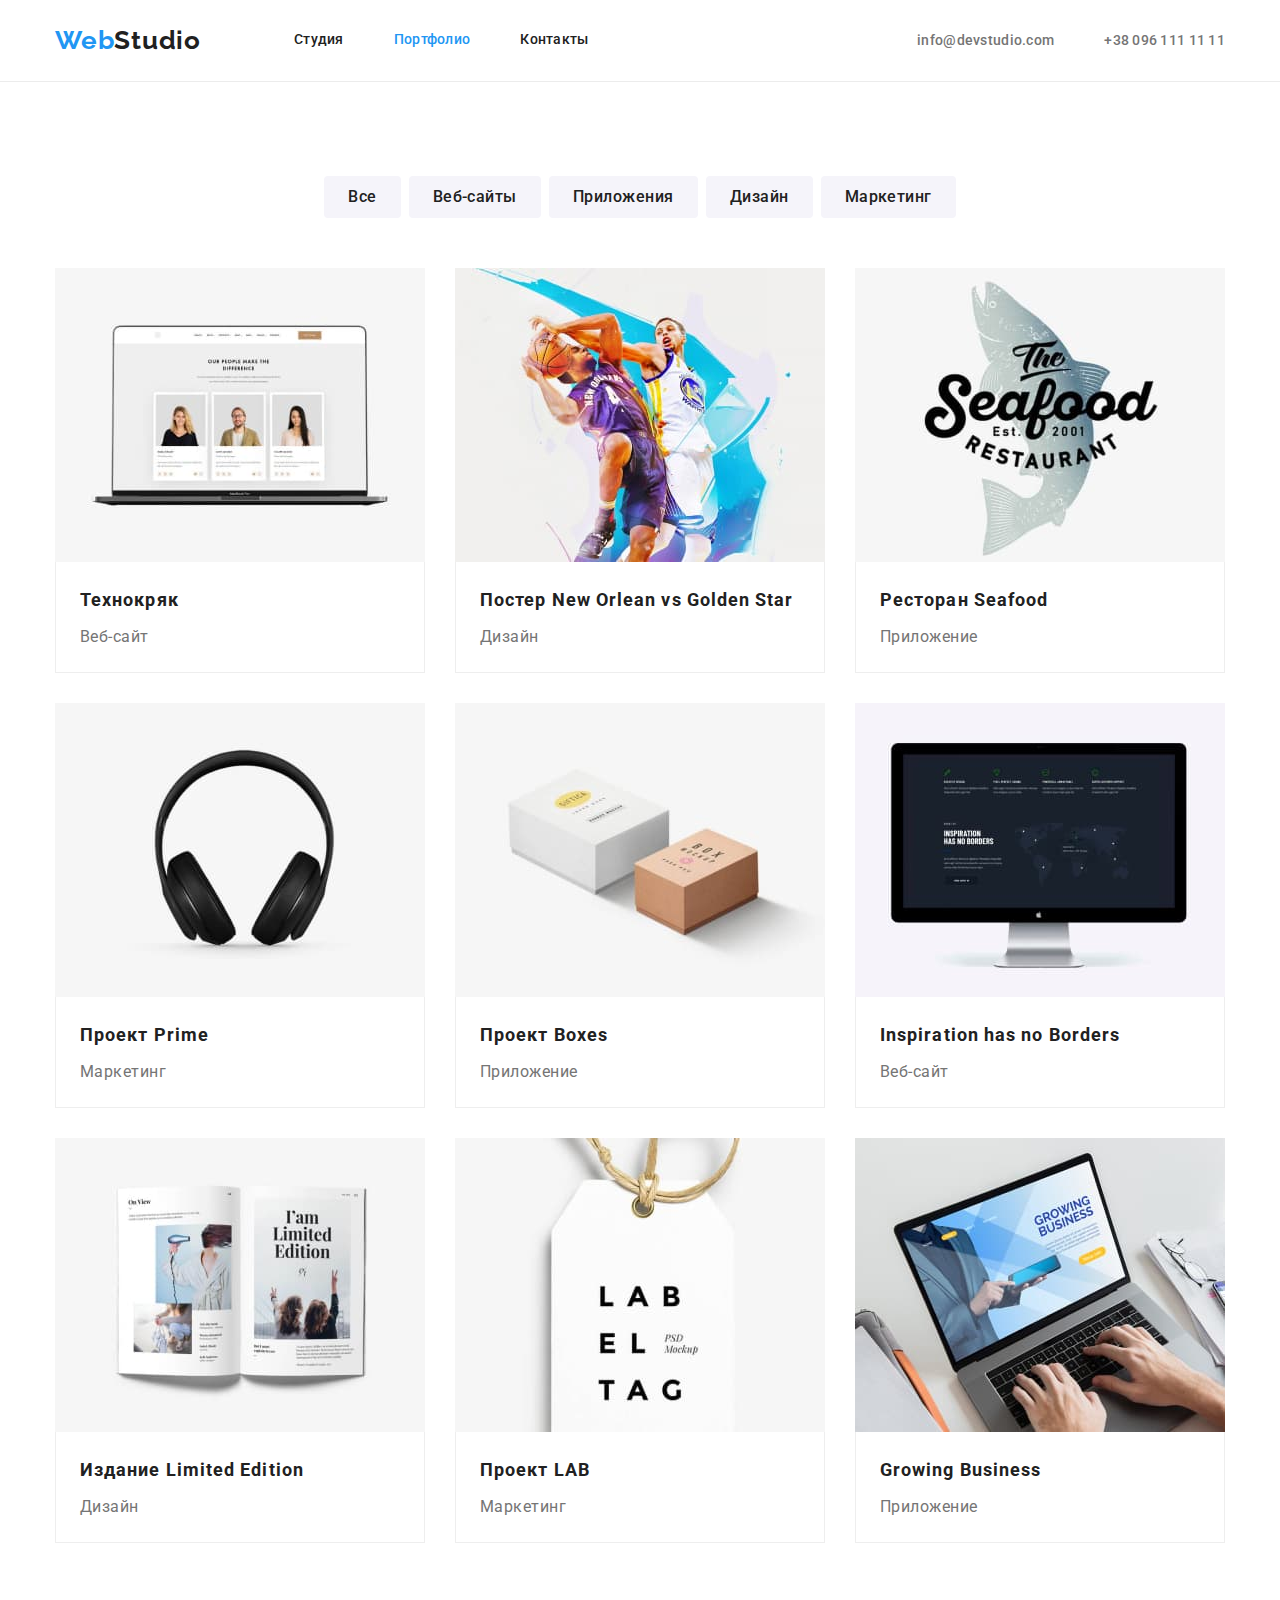
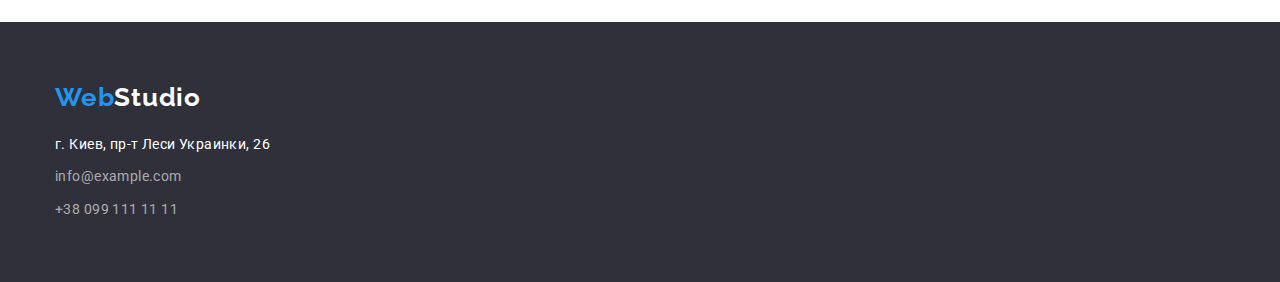
==== portfolio.html @ 5cc4d7dd "start" ====
<!DOCTYPE html>
<html lang="ru">
<head>
    <meta charset="UTF-8">
    <meta http-equiv="X-UA-Compatible" content="IE=edge">
    <meta name="viewport" content="width=device-width, initial-scale=1.0">
    <link rel="preconnect" href="https://fonts.googleapis.com">
    <link rel="preconnect" href="https://fonts.gstatic.com" crossorigin>
    <link href="https://fonts.googleapis.com/css2?family=Roboto:wght@400;500;700;900&display=swap" rel="stylesheet">
    <link href="https://fonts.googleapis.com/css2?family=Raleway:wght@700&display=swap" rel="stylesheet">
    <title>Портфолио</title>
    <link rel="stylesheet" href="./css/styles.css">
    <link rel="stylesheet" href="./css/normalize.css">
</head>
<body>
    <header class="header">
        <div class="container">
    <nav class="header-nav">
        <a href="" class="link"> <span class="logo-web logo">Web</span><span class="logo-studio logo">Studio</span></a>
        <ul class="header-list list">
            <li class="header-item"><a href="./index.html" rel="noopener noreferrer nofollow" class="header-link link">Студия</a></li>
            <li class="header-item"><a href="" rel="" class="header-link-page link">Портфолио </a></li>
            <li class="header-item"><a href="" class="header-link link">Контакты </a></li>
        </ul>
    </nav>
    <div class="header-connect">
    <ul class="header-contact-list list">
        <li><a href="mailto:info@devstudio.com" class="header-tel link">info@devstudio.com</a></li>
        <li><a href="tel:+380961111111" class="header-mail link">+38 096 111 11 11</a></li>
    </ul>
    </div>
    </div>
    </header>
<main>
<section class="section-portfolio">
    <div class="container">
    <ul class="main-list-btn list">
    <li class="main-item-btn"><button type="button" class="main-btn">Все</button></li>
    <li class="main-item-btn"><button type="button" class="main-btn">Веб-сайты</button></li>
    <li class="main-item-btn"><button type="button" class="main-btn">Приложения</button></li>
    <li class="main-item-btn"><button type="button" class="main-btn">Дизайн</button></li>
    <li class="main-item-btn"><button type="button" class="main-btn">Маркетинг</button></li>
    </ul>
    </div>
    <div class="container">
    <ul class="main-list list">
        <li class="main-item">
            <img src="./img/main-img1.jpg" alt="macbook" width="370" height="294">
            <div class="cards-text">
            <p class="main-item-text">Технокряк</p>
            <p class="main-item-subtext">Веб-сайт</p>
            </div>
        </li>
        <li class="main-item">
            <img src="./img/main-img2.jpg" alt="basketball" width="370" height="294">
            <div class="cards-text">
            <p class="main-item-text">Постер New Orlean vs Golden Star</p>
            <p class="main-item-subtext">Дизайн</p>
        </div>
        </li>
        <li class="main-item">
            <img src="./img/main-img3.jpg" alt="seafood" width="370" height="294">
            <div class="cards-text">
            <p class="main-item-text">Ресторан Seafood</p>
            <p class="main-item-subtext">Приложение</p>
        </div>
        </li>
        <li class="main-item">
            <img src="./img/main-img4.jpg" alt="headphones" width="370" height="294">
            <div class="cards-text">
            <p class="main-item-text">Проект Prime</p>
            <p class="main-item-subtext">Маркетинг</p>
        </div>
        </li>
        <li class="main-item">
            <img src="./img/main-img5.jpg" alt="boxes" width="370" height="294">
            <div class="cards-text">
            <p class="main-item-text">Проект Boxes</p>
            <p class="main-item-subtext">Приложение</p>
        </div>
        </li>
        <li class="main-item">
            <img src="./img/main-img6.jpg" alt="macpc" width="370" height="294">
            <div class="cards-text">
            <p class="main-item-text" lang="en">Inspiration has no Borders</p>
            <p class="main-item-subtext">Веб-сайт</p>
        </div>
        </li>
        <li class="main-item">
            <img src="./img/main-img7.jpg" alt="books" width="370" height="294">
            <div class="cards-text">
            <p class="main-item-text">Издание Limited Edition</p>
            <p class="main-item-subtext">Дизайн</p>
        </div>
        </li>
        <li class="main-item">
            <img src="./img/main-img8.jpg" alt="tag" width="370" height="294">
            <div class="cards-text">
            <p class="main-item-text">Проект LAB</p>
            <p class="main-item-subtext">Маркетинг</p>
        </div>
        </li>
        <li class="main-item">
            <img src="./img/main-img9.jpg" alt="workprocces" width="370" height="294">
            <div class="cards-text">
            <p class="main-item-text" lang="en">Growing Business</p>
            <p class="main-item-subtext">Приложение</p>
        </div>
        </li>
    </ul>
    </div>
</section>
</main>
<footer class="footer">
    <section class="section-footer">
    <div class="container flex-footer">
    <a href="" class="logo-footer link"> <span class="logo-web">Web</span><span class="logo-studio-footer">Studio</span></a>
    <address role="author" class="footer-address">г. Киев, пр-т Леси Украинки, 26</address>
    <ul class="footer-list list">
        <li class="footer-item"><a href="mailto:info@example.com" class="footer-tel link">info@example.com</a></li>
        <li class="footer-item"><a href="tel:+380991111111" class="footer-mail link">+38 099 111 11 11</a></li>
    </ul>
    </div>
</section>
</footer>
</body>
</html>
---- css/styles.css ----
html, body {
    margin:0;
    padding:0;
    box-sizing: border-box;
    }

:root {
    --main_color: #212121;
    --contacts-color: #757575;
    --header-title-color: #ffffff;
    --main-btn-color: #ffffff;
    --accent-color: #2196F3;
    --portfolio-btn: #F5F4FA;
    --typical-margin: 30px;
    --header-margin: 50px;
}
/* Студия */
body {
    font-family: 'Roboto', sans-serif;
    color: var(--main_color);
    background: #ffffff;
}
.container {
    width: 1170px;
    padding-left: 15px;
    padding-right: 15px;
    margin: 0 auto;
}

p,
h1,
h2,
h3,
h4,
h5,
h6 {
  margin: 0;
}

ul {
  margin: 0;
  padding-left: 0;
}
.link {
    text-decoration: none;
}
.list{
    list-style: none;
    margin: 0;
    padding: 0;
}

.section {
    padding-top: 94px;
    padding-bottom: 94px;
}

.section-portfolio {
    padding-top: 94px;
    padding-bottom: 94px;
}

.section-footer {
    padding-bottom: 60px;
    padding-top: 60px;
}

.section-benefits {
    padding-top: 94px;
}

img {
	display: block;
	max-width: 100%;
	height: auto;
}

/*---------------- HEADER------------------ */

.header{
    background-color: white;
    padding-top: 25px;
    padding-bottom: 25px;
    border-bottom: 1px solid #ECECEC;
}

.header .container{
display: flex;
align-items: center;
}

.header-nav {
    display: flex;
    align-items: center;
}

.header-link {
    color: var(--main_color);
}
.header-link-page{
    color: var(--accent-color);
}
.header-link-studio-page{
    color: var(--accent-color);
}
.header-link:hover, .header-link:focus {
color: var(--accent-color);
}

.header-connect {
    margin-left: auto;
}

.header-contact-list {
    display: flex;
}

.header-tel, .header-mail{
    font-weight: 500;
    font-size: 14px;
    line-height: 1.14;
    letter-spacing: 0.02em;
    color: var(--contacts-color);
}

.header-tel {
    margin-right: var(--header-margin);
}

.header-tel:hover,.header-tel:focus, 
.header-mail:hover, .header-mail:focus{
    color: var(--accent-color);
}

.header-list {
    display: flex;
}

.header-item {
font-weight: 500;
font-size: 14px;
line-height: 1.14;
letter-spacing: 0.02em;
}

.header-item:not(:last-child) {
    margin-right: var(--header-margin);
}

/*------------- HERO ----------------*/

.hero {
	background-color: #2f303a;
	text-align: center;
	padding-top: 200px;
	padding-bottom: 200px;
    background-image: linear-gradient(
        rgba(47, 48, 58, 0.4),
        rgba(47, 48, 58, 0.4)
      ),
      url(../img/hero-content-img.jpg);
    background-repeat: no-repeat;
    background-position: center;
    background-size: cover;
    padding: 270px 100px 200px 100px;
    flex-grow: 1;
}
.container{
    display: flex;
    }

.hero-content{
    text-align: center;
    flex-grow: 1;
  }

.hero-title{
margin-top: 0;
margin-right: auto;
margin-left: auto;
font-weight: 900;
font-size: 44px;
line-height: 1.36;
letter-spacing: 0.06em;
text-transform: uppercase;
color: var(--header-title-color);
margin-bottom: var(--typical-margin);
}

.hero-title{
    max-width: 700px;
}

.hero-btn {
cursor: pointer;
background-color: var(--accent-color);
box-shadow: 0px 4px 4px rgba(0, 0, 0, 0.15);
border: 0px;
border-radius: 4px;
min-width: 200px;
height: 50px;
font-weight: 700;
font-size: 16px;
line-height: 1.87;
letter-spacing: 0.06em;
color: var(--main-btn-color);
}

/* ---------------------BENEFITS-------------------------- */

.flex-benefits  {
    display: flex;
    justify-content: center;
    align-items: center;
}

.benefits-list {
    display: flex;
}

.benefits-item:not(:last-child){
    margin-right: var(--typical-margin);
    
}

.benefits-sledding-item{
    max-width: 260px;
}

.benefits-sledding {
font-weight: 700;
font-size: 14px;
line-height: 1.14;
letter-spacing: 0.03em;
text-transform: uppercase;
color: var(--main_color);
}

.benefits-sledding {
margin-bottom: 10px;
}

.benefits-sledding-item{
font-size: 14px;
line-height: 1.71;
letter-spacing: 0.03em;
color: var(--contacts-color);
}

/* ----------------------ABOUT-------------------------------- */

.flex-about  {
    display: flex;
    justify-content: center;
    align-items: center;
    flex-direction: column;
}

.container{
display: flex;
}

.about-main-title{
font-weight: 700;
font-size: 36px;
line-height: 1.16;
text-align: center;
letter-spacing: 0.03em;
color: var(--main_color);
}

.about-list{
display: flex;
margin-top: var(--header-margin);
}

.about-item:not(:first-child){
    margin-left: var(--typical-margin);
}


/* -----------------TEAM---------------- */

.flex-team  {
display: flex;
justify-content: center;
align-items: center;
flex-direction: column;
background: #F5F4FA;
}

.team{
background-color: #F5F4FA;
}

.team-main-title{
font-weight: 700;
font-size: 36px;
line-height: 1.16;
text-align: center;
letter-spacing: 0.03em;
color: var(--main_color);
margin-bottom: var(--header-margin);
}

.team-list {
    display: flex;
}

.team-item:not(:last-child){
    margin-right: var(--typical-margin);
}

.team-item{
display: flex;
flex-direction: column;
align-items: center;
box-shadow: 0px 1px 3px rgba(0, 0, 0, 0.12), 0px 1px 1px rgba(0, 0, 0, 0.14), 0px 2px 1px rgba(0, 0, 0, 0.2);
border-radius: 0px 0px 4px 4px;
background: #ffffff; 
}

.team-text {
    padding-bottom: 30px;
    padding-top: 30px;
    text-align: center;
}

.team-item-name {
    margin-bottom: 10px;
}

.team-item-name {
font-weight: 500;
font-size: 16px;
line-height: 1.18;
letter-spacing: 0.03em;
color: var(--main_color);
}

.team-item-position{
font-weight: 400;
font-size: 16px;
line-height: 1.18;
letter-spacing: 0.03em;
color: var(--contacts-color);
margin-bottom: 16px;
}

.team-soc-icon {
fill: currentColor;
}

.team-soc-list {
display: flex;
}

.team-soc-item {
    width: 44px;
    height: 44px;
    margin-left: 10px;
}

.team-soc-item:first-child {
margin-left: 0;
}

.team-soc-link  {
display: flex;
align-items: center;
justify-content: center;
width: 100%;
height: 100%;
border-radius: 50%;
background-color: transparent;
}

.team-soc-link:hover {
background-color: var(--accent-color);
}

.team-icon:hover {
fill: #ffffff;
}

/*------------------------ Clients ---------------------------*/

.clients-main-title {
font-weight: 700;
font-size: 36px;
line-height: 1.16;
text-align: center;
letter-spacing: 0.03em;
color: var(--main_color);
margin-bottom: var(--header-margin);
}

.clients-soc-list {
    display: flex;
    align-items: center;
    justify-content: center;
}

.clients-soc-link {
    display: flex;
    align-items: center;
    justify-content: center;
    width: 100%;
    height: 100%;
    fill: #afb1b8;
    border: 1px solid #afb1b8;
    border-radius: 4px;
}

.clients-soc-link:hover, .clients-soc-link:focus { 
border-color: var(--accent-color);
}

.clients-soc-item {
    width: 170px;
    height: 92px;
    margin-left: 30px;
}

.clients-soc-item:first-child {
    margin-left: 0;
}

.clients-soc-icon {
    fill: #AFB1B8;
}

.clients-soc-icon {
    width: 170px;
    height: 92px;
}


/* -------------------FOOTER------------------- */

.flex-footer  {
    display: flex;
    justify-content: center;
    align-items: flex-start;
    flex-direction: column;
    }

.footer{
    background-color: #2F303A;
}

.logo-footer{
    margin-bottom: 20px;
}

.footer-address{
    margin-bottom: 9px;
}

.footer-address{
font-family: 'Roboto';
font-style: normal;
display: block;
font-weight: 400;
font-size: 14px;
line-height: 1.71;
letter-spacing: 0.03em;
text-decoration: none;
color: var(--header-title-color);
}
.logo-web{
font-family: 'Raleway';
font-weight: 700;
font-size: 26px;
line-height: 1.19;
letter-spacing: 0.03em;
color: var(--accent-color);
}
.logo-studio {
font-family: 'Raleway';
font-weight: 700;
font-size: 26px;
line-height: 1.19;
letter-spacing: 0.03em;
color: var(--main_color);
margin-right: 93px;
}
.logo-studio-footer{
    font-family: 'Raleway';
    font-weight: 700;
    font-size: 26px;
    line-height: 1.19;
    letter-spacing: 0.03em;
    color: var(--main-btn-color);   
}

.footer-item:not(:last-child) {
    margin-bottom: 9px;
}

.footer-tel, .footer-mail{
    font-size: 14px;
    line-height: 1.71;
    letter-spacing: 0.03em;
    color: rgba(255, 255, 255, 0.6);
}
.footer-tel:hover,.footer-tel:focus, 
.footer-mail:hover, .footer-mail:focus{
    color: var(--accent-color);
}
/* ---------------------------Портфолио----------------------------------- */

.main-item-btn:not(:last-child) {
margin-right: 8px;
}

.cards-text {
    border: 1px solid #eeeeee;
    border-top: none;
    padding: 20px 24px;
}

.main-list{
    display: flex;
    padding: 0;
    margin: 0;
    justify-content: center;
    flex-wrap: wrap;
    margin: -15px;
}
.main-item:nth-child(-n + 6) {
margin-bottom: var(--typical-margin);
}

.main-item:hover {
    box-shadow: 
    0px 1px 1px rgba(0, 0, 0, 0.12), 
    0px 4px 4px rgba(0, 0, 0, 0.06), 
    1px 4px 6px rgba(0, 0, 0, 0.16);
}

.main-item{
margin-right: 15px;
margin-left: 15px;
} 


.main-item-subtext {
    margin-top: 4px;
}

.main-btn {
padding: 6px 22px;
display: flex;
background-color: #F5F4FA;
font-family: inherit;
color: var(--primary-text-color);
font-weight: 500;
font-size: 16px;
line-height: 1.62;
text-align: center;
letter-spacing: 0.03em;
border-radius: 4px;
border-color: transparent;
cursor: pointer;
}

.main-list-btn {
    display: flex;
    justify-content: center;
    margin: 0 auto;
    margin-bottom: 65px;
}
.main-btn:hover{
box-shadow: 0px 3px 1px rgba(0, 0, 0, 0.1), 0px 1px 2px rgba(0, 0, 0, 0.08), 0px 2px 2px rgba(0, 0, 0, 0.12);
border-radius: 4px;
background-color: var(--accent-color);
color: var(--main-btn-color);
}
.main-item-text{
font-weight: 700;
font-size: 18px;
line-height: 2;
letter-spacing: 0.06em;
color: var(--main_color);
}
.main-item-subtext{
font-weight: 400;
font-size: 16px;
line-height: 1.87;
letter-spacing: 0.03em;
color: var(--contacts-color);
}
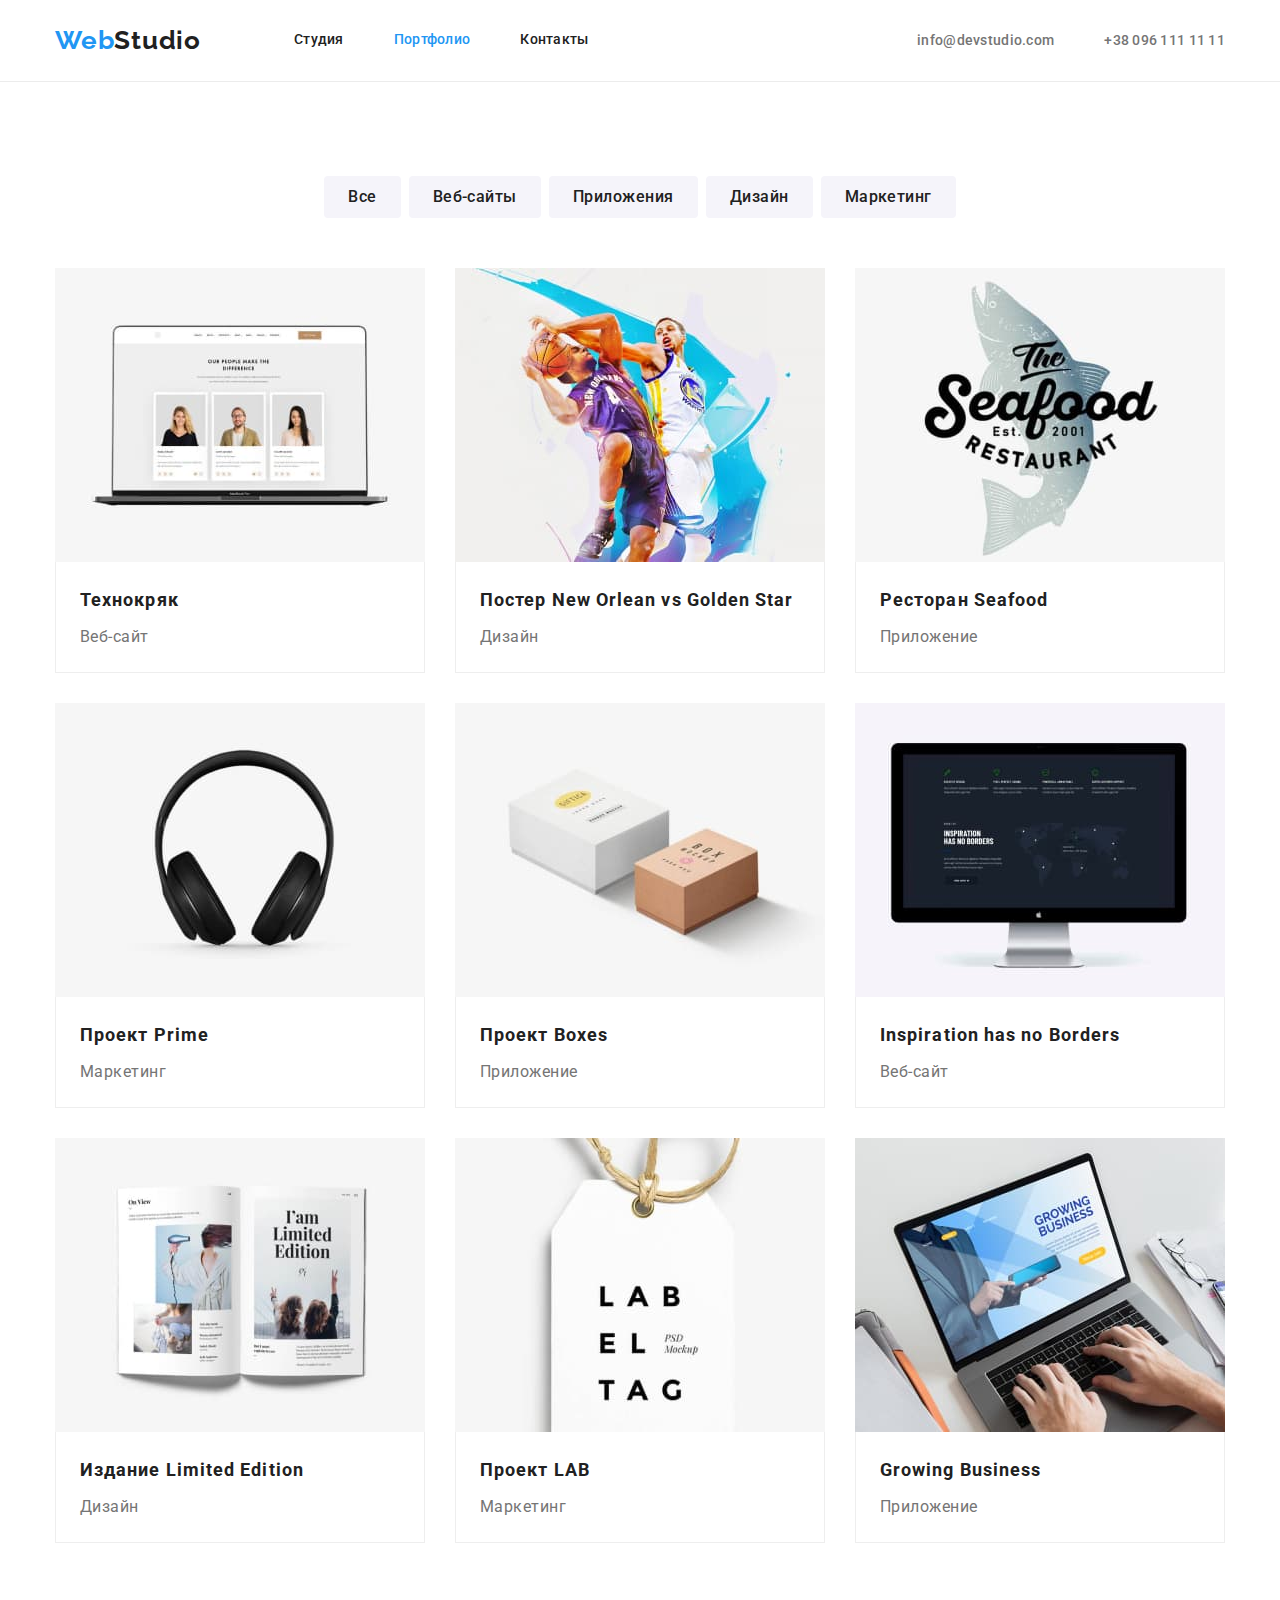
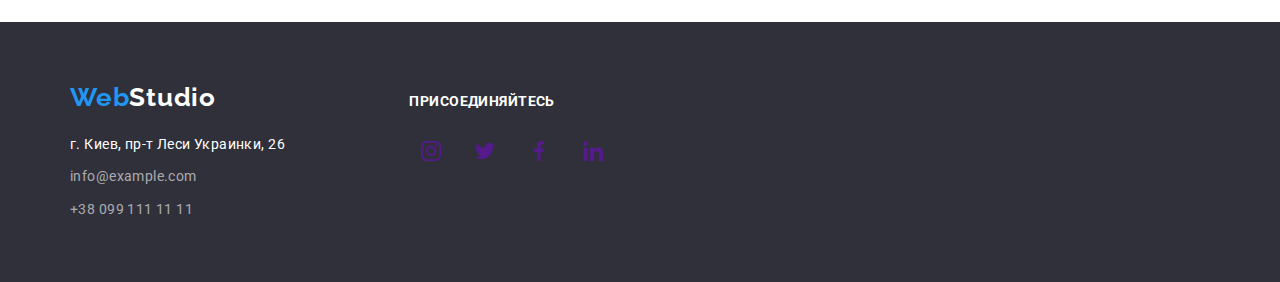
==== commit 43945636: "add icons" ====
--- a/portfolio.html
+++ b/portfolio.html
@@ -112,16 +112,48 @@
 </section>
 </main>
 <footer class="footer">
-    <section class="section-footer">
-    <div class="container flex-footer">
-    <a href="" class="logo-footer link"> <span class="logo-web">Web</span><span class="logo-studio-footer">Studio</span></a>
-    <address role="author" class="footer-address">г. Киев, пр-т Леси Украинки, 26</address>
-    <ul class="footer-list list">
-        <li class="footer-item"><a href="mailto:info@example.com" class="footer-tel link">info@example.com</a></li>
-        <li class="footer-item"><a href="tel:+380991111111" class="footer-mail link">+38 099 111 11 11</a></li>
-    </ul>
-    </div>
-</section>
-</footer>
+    <section class="section-footer container">
+    <div class="footer-blocks container">
+        <div class="footer-info container">
+        <a href="" class="logo-footer link"> <span class="logo-web">Web</span><span class="logo-studio-footer">Studio</span></a>
+        <address role="author" class="footer-address">г. Киев, пр-т Леси Украинки, 26</address>
+        <ul class="footer-list list">
+            <li class="footer-item"><a href="mailto:info@example.com" class="footer-tel link">info@example.com</a></li>
+            <li class="footer-item"><a href="tel:+380991111111" class="footer-mail link">+38 099 111 11 11</a></li>
+        </ul>
+        </div>
+        <div class="footer-connect-block container flex-footer">
+            <p class="footer-connect">присоединяйтесь</p>
+            <ul class="team-soc-list list">
+                <li class="team-soc-item">
+                    <a href="" class="team-soc-link link" rel="noopener noreferrer nofollow">
+                    <svg class="team-soc-icon" width="20" height="20">
+                      <use href="./img/icons.svg#icon-instagram"></use>  
+                    </svg>
+                    </a>
+                </li>
+                <li class="team-soc-item">
+                    <a href="" class="team-soc-link link" rel="noopener noreferrer nofollow">
+                        <svg class="team-soc-icon" width="20" height="20">
+                            <use href="./img/icons.svg#icon-twitter"></use>  
+                          </svg>
+                    </a></li>
+                <li class="team-soc-item">
+                    <a href="" class="team-soc-link link" rel="noopener noreferrer nofollow">
+                        <svg class="team-soc-icon" width="20" height="20">
+                            <use href="./img/icons.svg#icon-facebook"></use>  
+                          </svg>
+                    </a></li>
+                <li class="team-soc-item">
+                    <a href="" class="team-soc-link link" rel="noopener noreferrer nofollow">
+                        <svg class="team-soc-icon" width="20" height="20">
+                            <use href="./img/icons.svg#icon-linkedin"></use>  
+                          </svg>  
+                    </a></li>
+            </ul>
+        </div>
+        </div>
+    </section>
+    </footer>
 </body>
 </html>--- a/css/styles.css
+++ b/css/styles.css
@@ -115,6 +115,20 @@
     display: flex;
 }
 
+.header-icon-mail {
+    fill: #757575;
+    margin-right: 10px;
+    width: 16px;
+    height: 12px;
+}
+
+.header-icon-tel {
+    fill: #757575;
+    margin-right: 10px;
+    width: 10px;
+    height: 16px;
+}
+
 .header-tel, .header-mail{
     font-weight: 500;
     font-size: 14px;
@@ -131,6 +145,23 @@
 .header-mail:hover, .header-mail:focus{
     color: var(--accent-color);
 }
+
+.header-tel:hover .header-icon-tel {
+    fill: var(--accent-color);
+}
+
+.header-tel:focus .header-icon-tel {
+    fill: var(--accent-color);
+}
+
+.header-mail:hover .header-icon-mail {
+    fill: var(--accent-color);
+}
+
+.header-mail:focus .header-icon-mail {
+    fill: var(--accent-color);
+}
+
 
 .header-list {
     display: flex;
@@ -214,6 +245,39 @@
     align-items: center;
 }
 
+.benefits-list-icons {
+    display: flex;
+    align-items: center;
+    justify-content: center;
+}
+
+.benefits-item-icons {
+width: 270px;
+height: 120px;
+}
+
+.benefits-item-icons {
+margin-bottom: 30px;
+}
+
+.benefits-link-icons {
+    display: flex;
+    align-items: center;
+    justify-content: center;
+    width: 100%;
+    height: 100%;
+    background-color: #F5F4FA;;
+    border-radius: 4px;
+    width: 270px;
+    height: 120px;
+    margin-bottom: 30px;
+}
+
+.benefits-icon {
+width: 65.32px;
+height: 70px;
+}
+
 .benefits-list {
     display: flex;
 }
@@ -353,6 +417,7 @@
 
 .team-soc-list {
 display: flex;
+list-style: none;
 }
 
 .team-soc-item {
@@ -379,8 +444,8 @@
 background-color: var(--accent-color);
 }
 
-.team-icon:hover {
-fill: #ffffff;
+.team-soc-link:hover .team-soc-icon {
+fill: #FFFFFF;
 }
 
 /*------------------------ Clients ---------------------------*/
@@ -395,6 +460,11 @@
 margin-bottom: var(--header-margin);
 }
 
+.clients-maim-list {
+justify-content: center;
+align-items: center;
+}
+
 .clients-soc-list {
     display: flex;
     align-items: center;
@@ -407,7 +477,6 @@
     justify-content: center;
     width: 100%;
     height: 100%;
-    fill: #afb1b8;
     border: 1px solid #afb1b8;
     border-radius: 4px;
 }
@@ -419,35 +488,49 @@
 .clients-soc-item {
     width: 170px;
     height: 92px;
-    margin-left: 30px;
-}
-
-.clients-soc-item:first-child {
-    margin-left: 0;
+}
+
+.clients-soc-item:not(:last-child) {
+    margin-right: 30px;
 }
 
 .clients-soc-icon {
-    fill: #AFB1B8;
+    fill: currentColor;
 }
 
 .clients-soc-icon {
-    width: 170px;
-    height: 92px;
-}
-
+    width: 106px;
+    height: 60px;
+}
+
+.clients-soc-link:hover .clients-soc-icon {
+fill: var(--accent-color);
+}
 
 /* -------------------FOOTER------------------- */
 
+.footer .container {
+    display: flex;
+justify-content: center;
+align-items: baseline;
+}
+
 .flex-footer  {
-    display: flex;
-    justify-content: center;
-    align-items: flex-start;
+    justify-content: center;
+    align-items: baseline;
     flex-direction: column;
     }
 
+.footer-info {
+    flex-direction: column;
+    width: 350px;
+}
+
 .footer{
     background-color: #2F303A;
 }
+
+
 
 .logo-footer{
     margin-bottom: 20px;
@@ -508,6 +591,20 @@
 .footer-mail:hover, .footer-mail:focus{
     color: var(--accent-color);
 }
+
+.footer-connect-block {
+    margin-left: 70px;
+}
+
+.footer-connect {
+color: #ffffff;
+font-weight: 700;
+font-size: 14px;
+line-height: 16px;
+letter-spacing: 0.03em;
+text-transform: uppercase;
+margin-bottom: 20px;
+}
 /* ---------------------------Портфолио----------------------------------- */
 
 .main-item-btn:not(:last-child) {
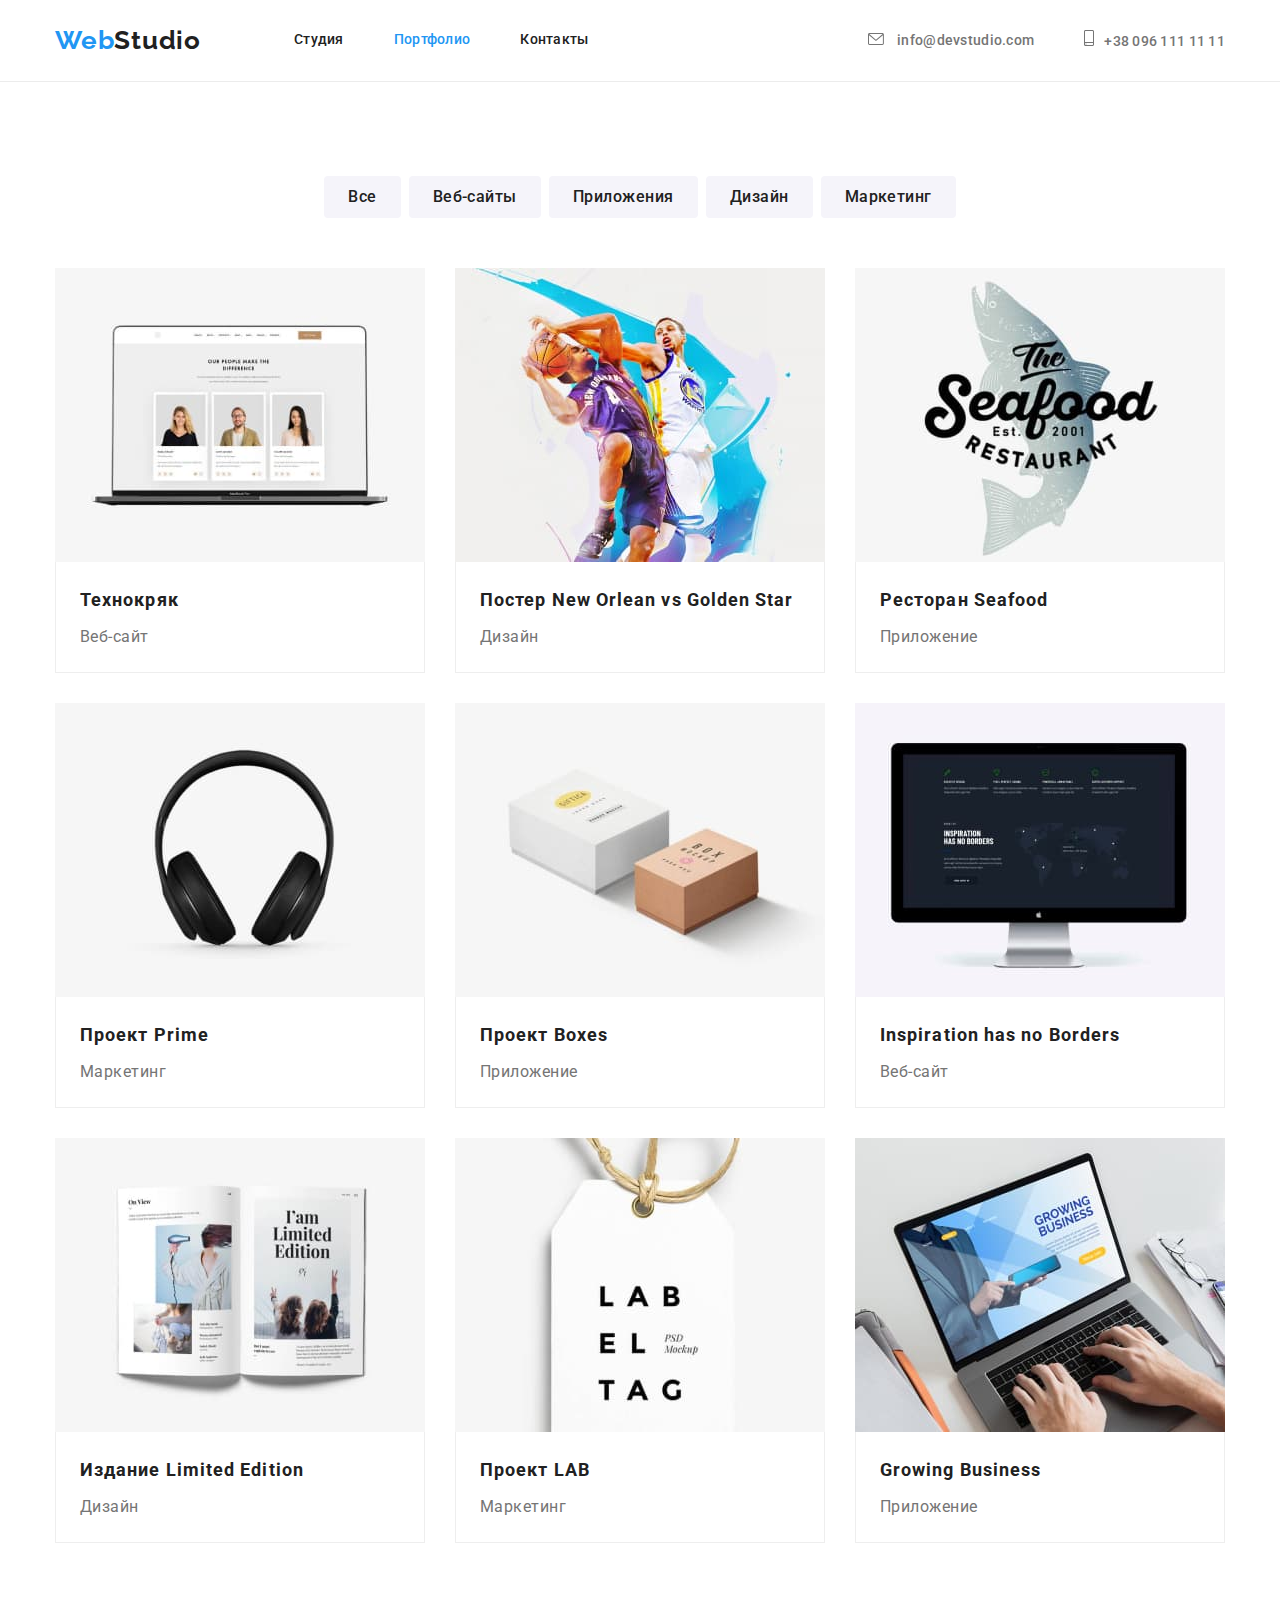
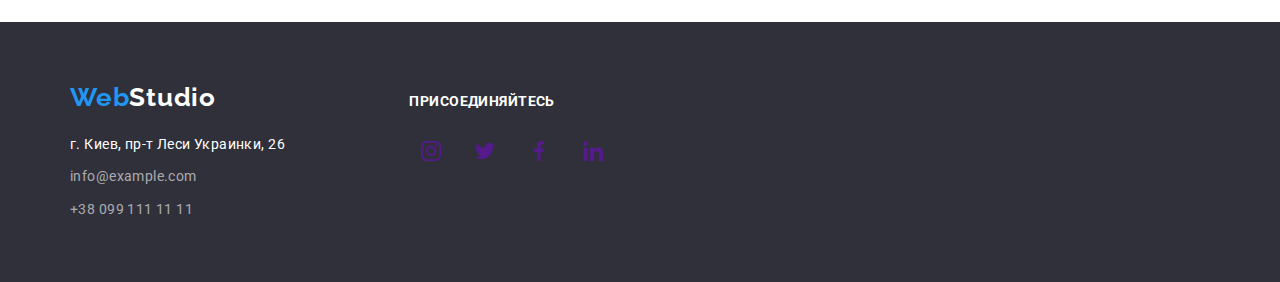
==== commit b784f729: "fix" ====
--- a/portfolio.html
+++ b/portfolio.html
@@ -24,10 +24,22 @@
         </ul>
     </nav>
     <div class="header-connect">
-    <ul class="header-contact-list list">
-        <li><a href="mailto:info@devstudio.com" class="header-tel link">info@devstudio.com</a></li>
-        <li><a href="tel:+380961111111" class="header-mail link">+38 096 111 11 11</a></li>
-    </ul>
+        <ul class="header-contact-list list">
+            <li>
+                <a href="mailto:info@devstudio.com" class="header-tel link">
+                    <svg class="header-icon-mail" width="16" height="12">
+                        <use href="./img/icons4.svg#icon-envelope"></use>
+                    </svg>
+                info@devstudio.com
+                </a>
+            </li>
+            <li>
+                <a href="tel:+380961111111" class="header-mail link">
+                    <svg class="header-icon-tel" width="10" height="16">
+                        <use href="./img/icons4.svg#icon-smartphone"></use>
+                    </svg>+38 096 111 11 11</a>
+            </li>
+        </ul>
     </div>
     </div>
     </header>
--- a/css/styles.css
+++ b/css/styles.css
@@ -113,6 +113,7 @@
 
 .header-contact-list {
     display: flex;
+    align-items: center;
 }
 
 .header-icon-mail {
@@ -161,8 +162,6 @@
 .header-mail:focus .header-icon-mail {
     fill: var(--accent-color);
 }
-
-
 .header-list {
     display: flex;
 }
@@ -477,6 +476,7 @@
     justify-content: center;
     width: 100%;
     height: 100%;
+    fill: #afb1b8;
     border: 1px solid #afb1b8;
     border-radius: 4px;
 }
@@ -499,11 +499,12 @@
 }
 
 .clients-soc-icon {
+    fill: #afb1b8;
     width: 106px;
     height: 60px;
 }
 
-.clients-soc-link:hover .clients-soc-icon {
+.clients-soc-link:hover .clients-soc-icon:hover {
 fill: var(--accent-color);
 }
 
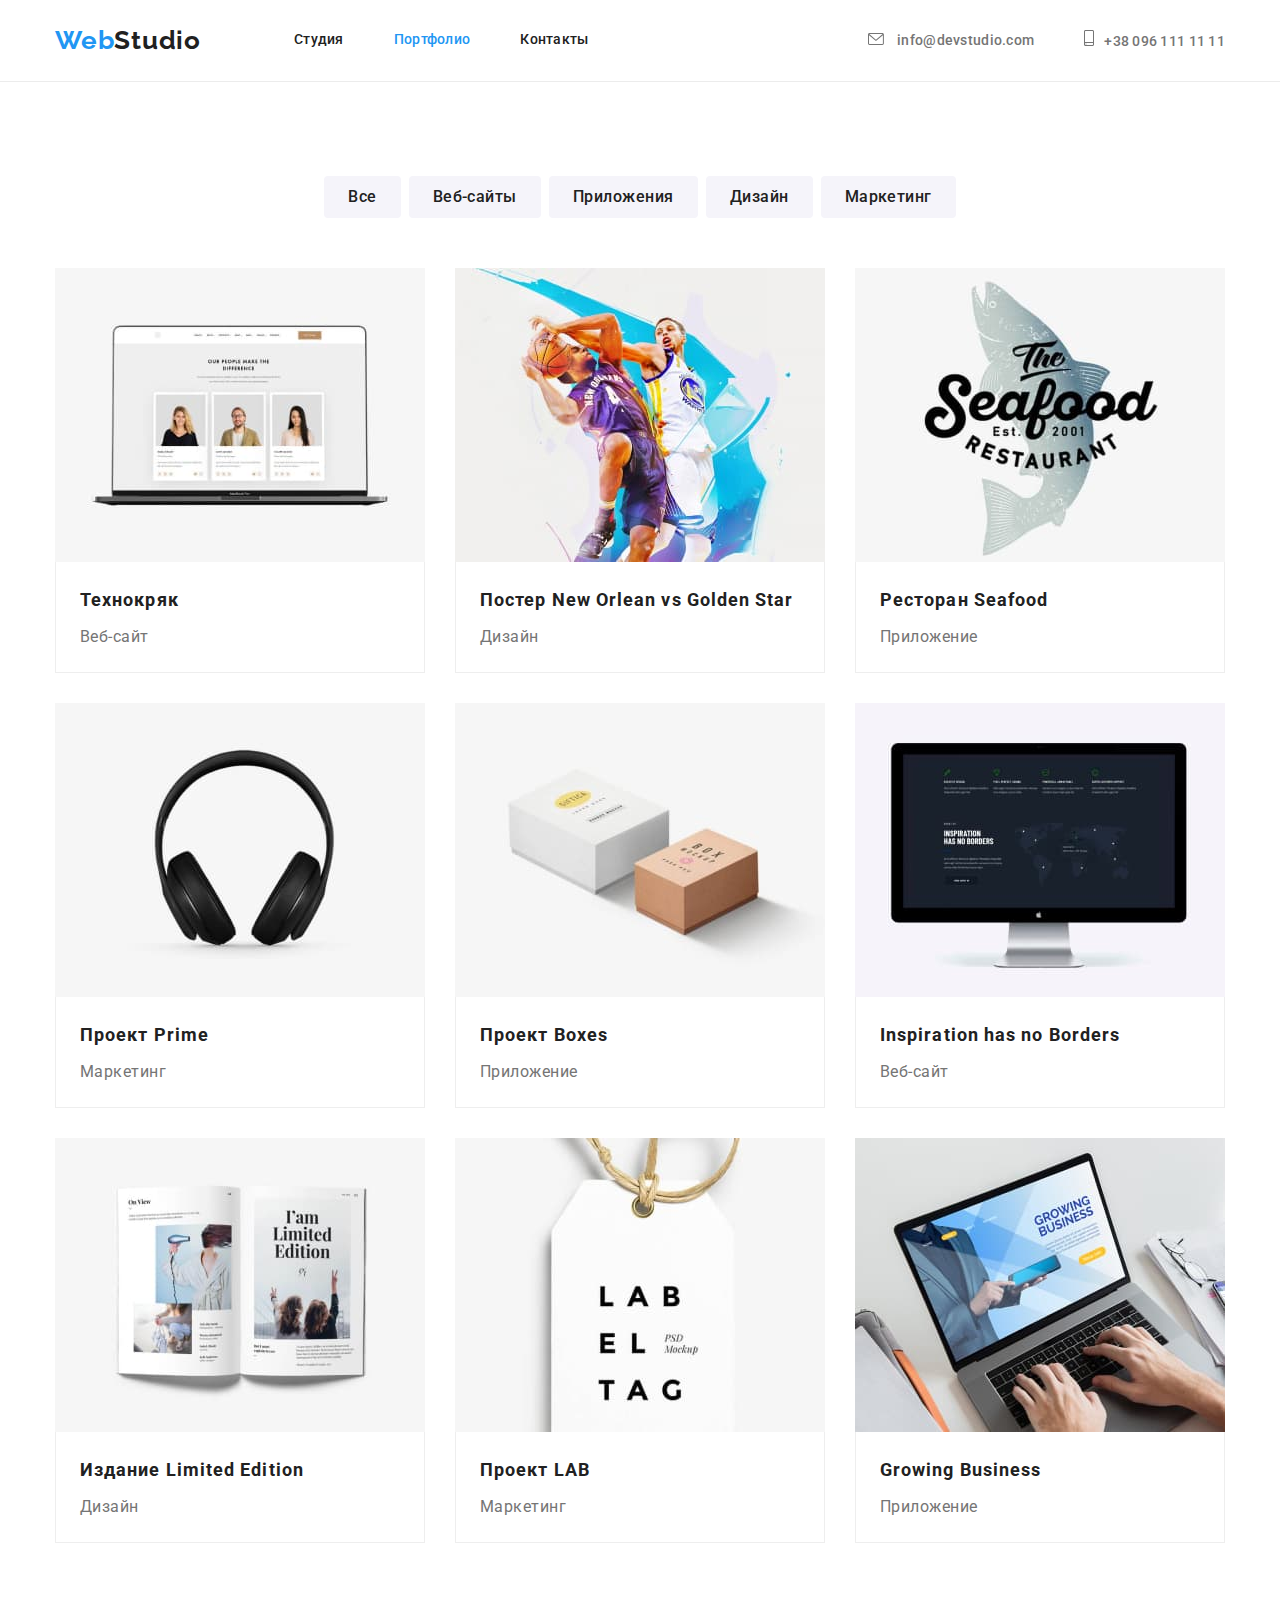
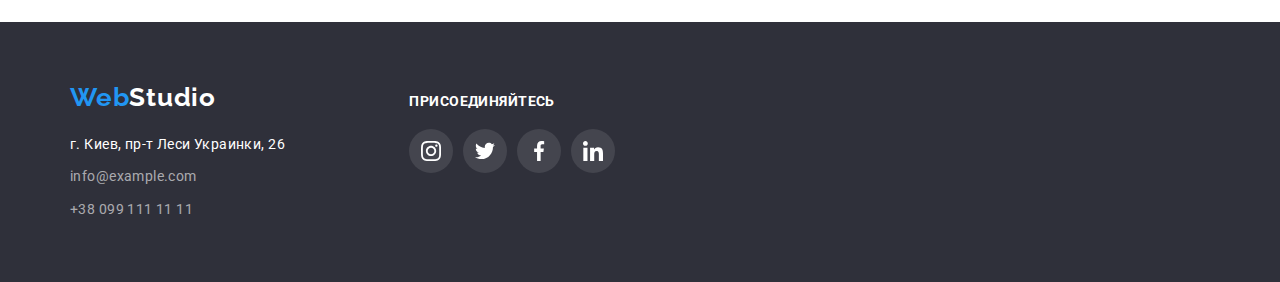
==== commit 57225ad1: "fixxx" ====
--- a/portfolio.html
+++ b/portfolio.html
@@ -137,30 +137,30 @@
         <div class="footer-connect-block container flex-footer">
             <p class="footer-connect">присоединяйтесь</p>
             <ul class="team-soc-list list">
-                <li class="team-soc-item">
-                    <a href="" class="team-soc-link link" rel="noopener noreferrer nofollow">
-                    <svg class="team-soc-icon" width="20" height="20">
+                <li class="team-soc-item-footer">
+                    <a href="" class="team-soc-link-footer link" rel="noopener noreferrer nofollow">
+                    <svg class="team-soc-icon-footer" width="20" height="20">
                       <use href="./img/icons.svg#icon-instagram"></use>  
                     </svg>
                     </a>
                 </li>
-                <li class="team-soc-item">
-                    <a href="" class="team-soc-link link" rel="noopener noreferrer nofollow">
-                        <svg class="team-soc-icon" width="20" height="20">
+                <li class="team-soc-item-footer">
+                    <a href="" class="team-soc-link-footer link" rel="noopener noreferrer nofollow">
+                        <svg class="team-soc-icon-footer" width="20" height="20">
                             <use href="./img/icons.svg#icon-twitter"></use>  
                           </svg>
                     </a></li>
-                <li class="team-soc-item">
-                    <a href="" class="team-soc-link link" rel="noopener noreferrer nofollow">
-                        <svg class="team-soc-icon" width="20" height="20">
+                <li class="team-soc-item-footer">
+                    <a href="" class="team-soc-link-footer link" rel="noopener noreferrer nofollow">
+                        <svg class="team-soc-icon-footer" width="20" height="20">
                             <use href="./img/icons.svg#icon-facebook"></use>  
                           </svg>
                     </a></li>
-                <li class="team-soc-item">
-                    <a href="" class="team-soc-link link" rel="noopener noreferrer nofollow">
-                        <svg class="team-soc-icon" width="20" height="20">
+                <li class="team-soc-item-footer">
+                    <a href="" class="team-soc-link-footer link" rel="noopener noreferrer nofollow">
+                        <svg class="team-soc-icon-footer" width="20" height="20">
                             <use href="./img/icons.svg#icon-linkedin"></use>  
-                          </svg>  
+                          </svg> 
                     </a></li>
             </ul>
         </div>
--- a/css/styles.css
+++ b/css/styles.css
@@ -142,26 +142,12 @@
     margin-right: var(--header-margin);
 }
 
-.header-tel:hover,.header-tel:focus, 
+.header-tel:hover, .header-tel:focus, 
 .header-mail:hover, .header-mail:focus{
     color: var(--accent-color);
-}
-
-.header-tel:hover .header-icon-tel {
     fill: var(--accent-color);
 }
 
-.header-tel:focus .header-icon-tel {
-    fill: var(--accent-color);
-}
-
-.header-mail:hover .header-icon-mail {
-    fill: var(--accent-color);
-}
-
-.header-mail:focus .header-icon-mail {
-    fill: var(--accent-color);
-}
 .header-list {
     display: flex;
 }
@@ -411,7 +397,7 @@
 }
 
 .team-soc-icon {
-fill: currentColor;
+fill: #AFB1B8;
 }
 
 .team-soc-list {
@@ -476,16 +462,18 @@
     justify-content: center;
     width: 100%;
     height: 100%;
-    fill: #afb1b8;
     border: 1px solid #afb1b8;
     border-radius: 4px;
-}
-
-.clients-soc-link:hover, .clients-soc-link:focus { 
+    background-color: transparent;
+}
+
+.clients-soc-link:hover, 
+.clients-soc-link:focus {
 border-color: var(--accent-color);
 }
 
 .clients-soc-item {
+    fill: #afb1b8;
     width: 170px;
     height: 92px;
 }
@@ -495,16 +483,11 @@
 }
 
 .clients-soc-icon {
-    fill: currentColor;
-}
-
-.clients-soc-icon {
     fill: #afb1b8;
-    width: 106px;
-    height: 60px;
-}
-
-.clients-soc-link:hover .clients-soc-icon:hover {
+}
+
+.clients-soc-link:hover .clients-soc-icon, 
+.clients-soc-link:focus .clients-soc-icon {
 fill: var(--accent-color);
 }
 
@@ -605,6 +588,34 @@
 letter-spacing: 0.03em;
 text-transform: uppercase;
 margin-bottom: 20px;
+}
+
+.team-soc-item-footer {
+   width: 44px;
+   height: 44px;
+   margin-left: 10px;
+}
+
+.team-soc-item-footer:first-child {
+margin-left: 0;
+}
+
+.team-soc-icon-footer {
+    fill: #ffffff;
+}
+
+.team-soc-link-footer{
+    display: flex;
+    align-items: center;
+    justify-content: center;
+    width: 100%;
+    height: 100%;
+    border-radius: 50%;
+    background: rgba(255, 255, 255, 0.1);   
+}
+
+.team-soc-link-footer:hover, .team-soc-link-footer:focus {
+    background-color: var(--accent-color);
 }
 /* ---------------------------Портфолио----------------------------------- */
 
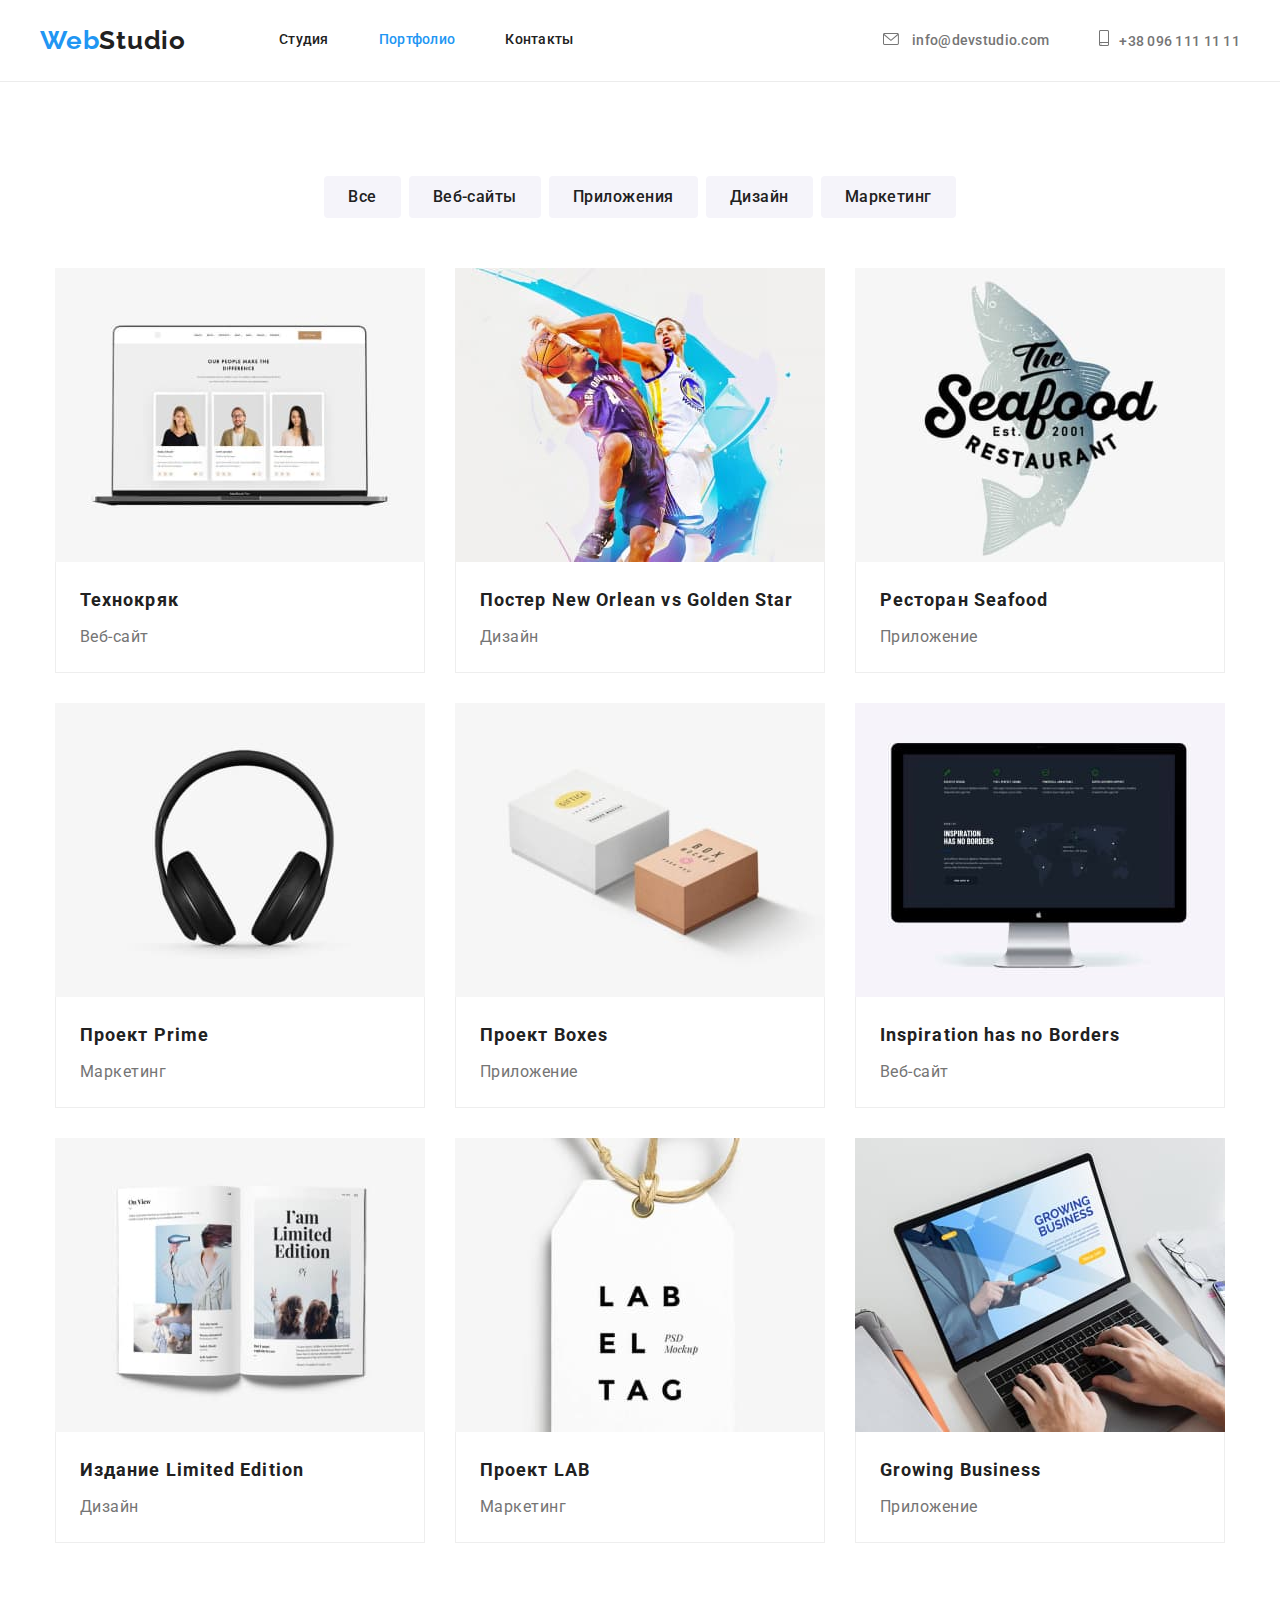
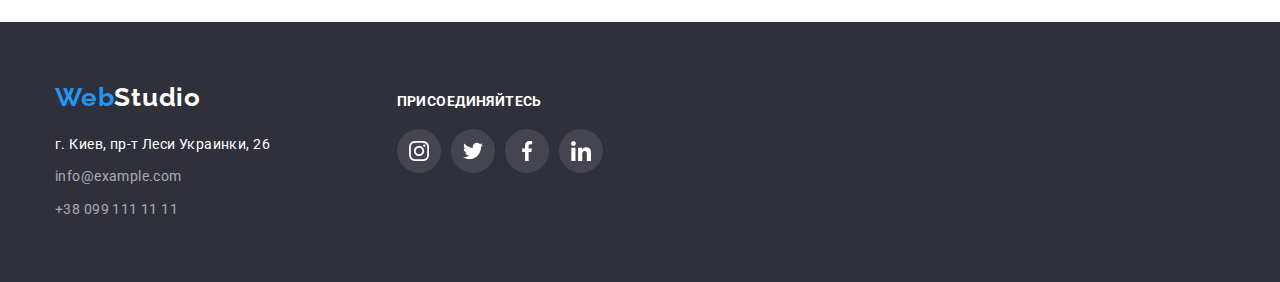
==== commit 714b6d54: "fix" ====
--- a/portfolio.html
+++ b/portfolio.html
@@ -124,7 +124,6 @@
 </section>
 </main>
 <footer class="footer">
-    <section class="section-footer container">
     <div class="footer-blocks container">
         <div class="footer-info container">
         <a href="" class="logo-footer link"> <span class="logo-web">Web</span><span class="logo-studio-footer">Studio</span></a>
@@ -165,7 +164,6 @@
             </ul>
         </div>
         </div>
-    </section>
     </footer>
 </body>
 </html>--- a/css/styles.css
+++ b/css/styles.css
@@ -21,11 +21,12 @@
     background: #ffffff;
 }
 .container {
-    width: 1170px;
+    width: 1200px;
     padding-left: 15px;
     padding-right: 15px;
     margin: 0 auto;
 }
+
 
 p,
 h1,
@@ -59,12 +60,6 @@
     padding-top: 94px;
     padding-bottom: 94px;
 }
-
-.section-footer {
-    padding-bottom: 60px;
-    padding-top: 60px;
-}
-
 .section-benefits {
     padding-top: 94px;
 }
@@ -117,17 +112,13 @@
 }
 
 .header-icon-mail {
-    fill: #757575;
+    fill: currentColor;
     margin-right: 10px;
-    width: 16px;
-    height: 12px;
 }
 
 .header-icon-tel {
-    fill: #757575;
+    fill: currentColor;
     margin-right: 10px;
-    width: 10px;
-    height: 16px;
 }
 
 .header-tel, .header-mail{
@@ -135,6 +126,7 @@
     font-size: 14px;
     line-height: 1.14;
     letter-spacing: 0.02em;
+    fill: var(--contacts-color);
     color: var(--contacts-color);
 }
 
@@ -178,7 +170,6 @@
     background-repeat: no-repeat;
     background-position: center;
     background-size: cover;
-    padding: 270px 100px 200px 100px;
     flex-grow: 1;
 }
 .container{
@@ -429,7 +420,15 @@
 background-color: var(--accent-color);
 }
 
+.team-soc-link:focus {
+background-color: var(--accent-color);
+}
+
 .team-soc-link:hover .team-soc-icon {
+fill: #FFFFFF;
+}
+
+.team-soc-link:focus .team-soc-icon {
 fill: #FFFFFF;
 }
 
@@ -462,6 +461,7 @@
     justify-content: center;
     width: 100%;
     height: 100%;
+    fill: #afb1b8;
     border: 1px solid #afb1b8;
     border-radius: 4px;
     background-color: transparent;
@@ -470,6 +470,7 @@
 .clients-soc-link:hover, 
 .clients-soc-link:focus {
 border-color: var(--accent-color);
+fill: var(--accent-color);
 }
 
 .clients-soc-item {
@@ -485,18 +486,17 @@
 .clients-soc-icon {
     fill: #afb1b8;
 }
-
-.clients-soc-link:hover .clients-soc-icon, 
-.clients-soc-link:focus .clients-soc-icon {
-fill: var(--accent-color);
-}
-
 /* -------------------FOOTER------------------- */
 
 .footer .container {
-    display: flex;
+display: flex;
 justify-content: center;
 align-items: baseline;
+}
+
+.footer-blocks {
+    padding-bottom: 60px;
+    padding-top: 60px;
 }
 
 .flex-footer  {
@@ -686,6 +686,14 @@
 background-color: var(--accent-color);
 color: var(--main-btn-color);
 }
+
+.main-btn:focus{
+box-shadow: 0px 3px 1px rgba(0, 0, 0, 0.1), 0px 1px 2px rgba(0, 0, 0, 0.08), 0px 2px 2px rgba(0, 0, 0, 0.12);
+border-radius: 4px;
+background-color: var(--accent-color);
+color: var(--main-btn-color);
+}
+
 .main-item-text{
 font-weight: 700;
 font-size: 18px;
